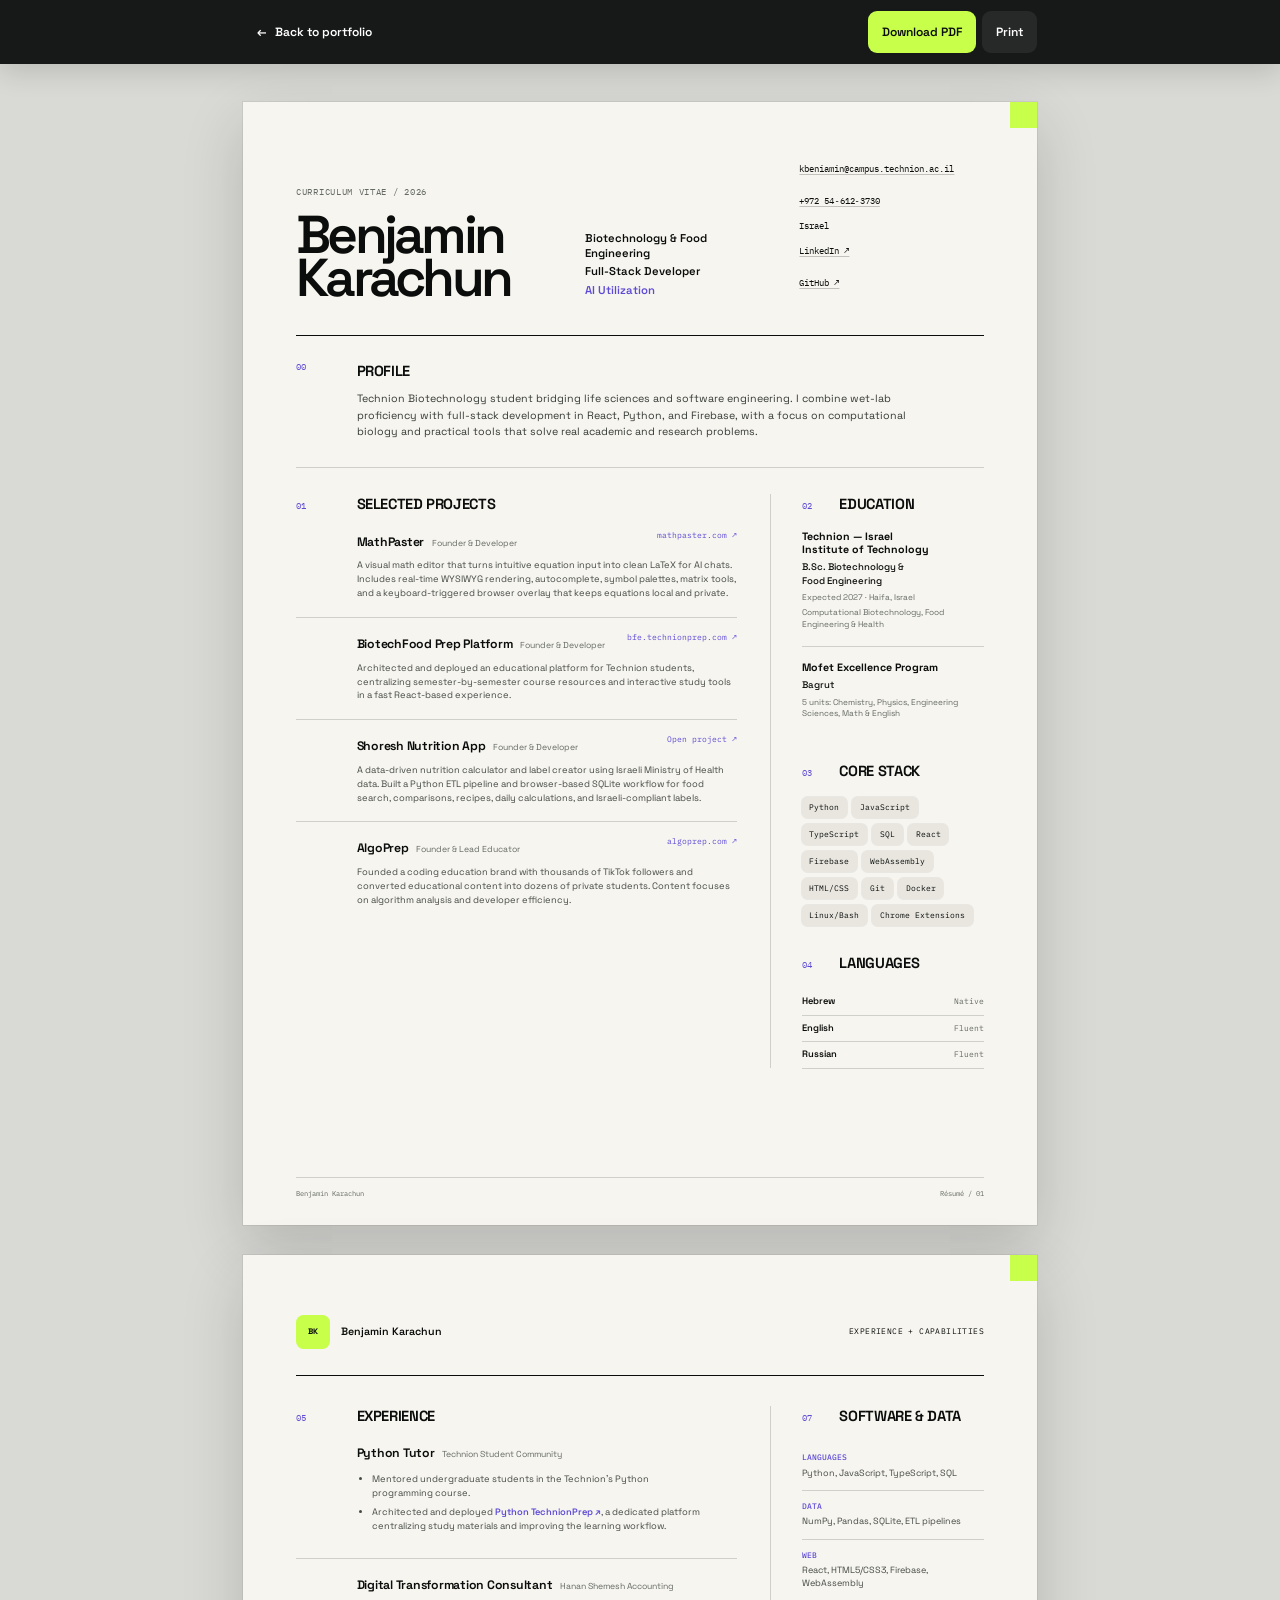
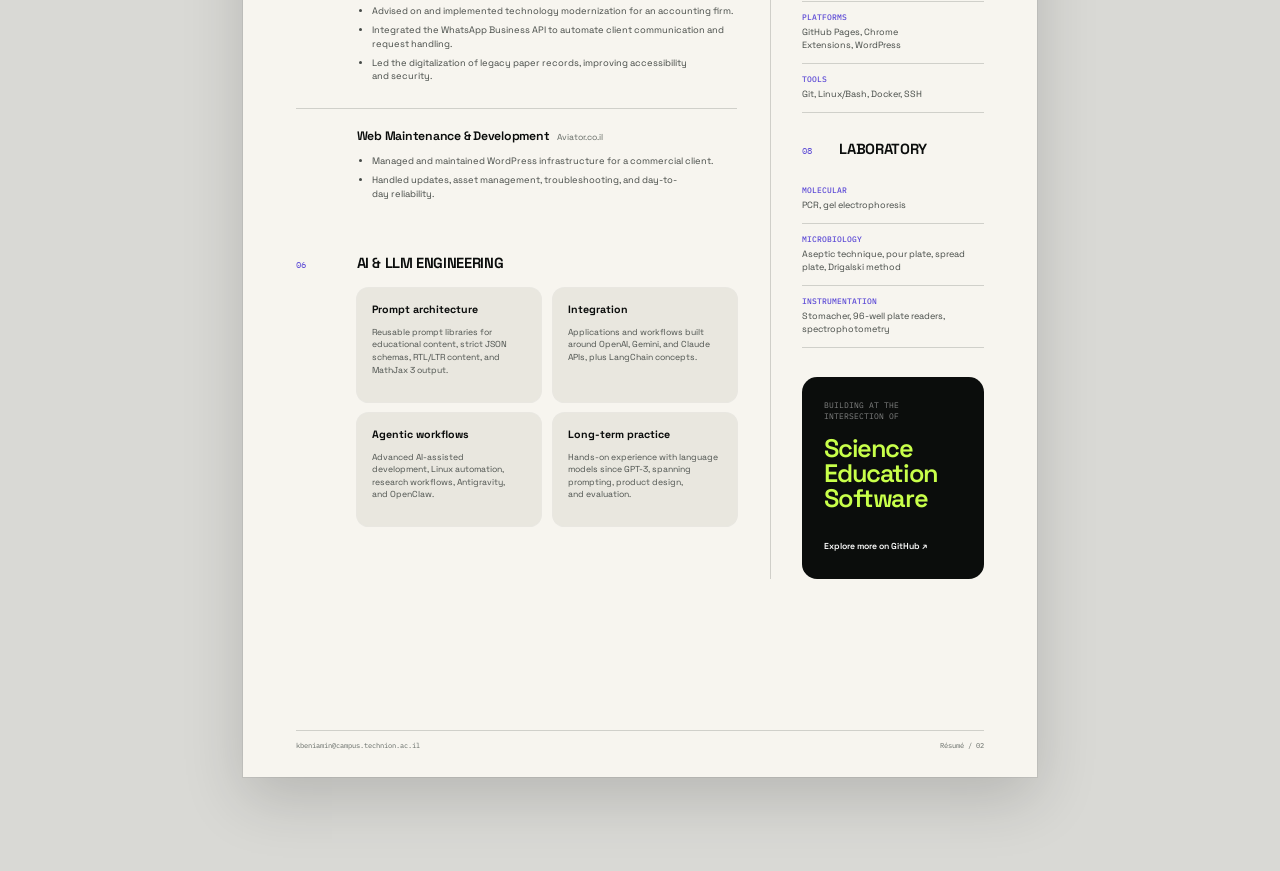
==== resume.html @ d3136ea9 "first commit" ====
<!DOCTYPE html>
<html lang="en">
  <head>
    <meta charset="UTF-8">
    <meta name="viewport" content="width=device-width, initial-scale=1.0">
    <meta name="description" content="Résumé of Benjamin Karachun—biotechnology student, full-stack developer, and AI toolmaker.">
    <meta name="theme-color" content="#0b0d0c">
    <title>Résumé — Benjamin Karachun</title>
    <link rel="icon" href="assets/favicon.svg" type="image/svg+xml">
    <link rel="preconnect" href="https://fonts.googleapis.com">
    <link rel="preconnect" href="https://fonts.gstatic.com" crossorigin>
    <link href="https://fonts.googleapis.com/css2?family=IBM+Plex+Mono:wght@400;500&amp;family=Space+Grotesk:wght@400;500;600;700&amp;display=swap" rel="stylesheet">
    <link rel="stylesheet" href="resume.css">
  </head>
  <body>
    <nav class="resume-toolbar" aria-label="Résumé actions">
      <a class="toolbar-back" href="index.html">
        <span aria-hidden="true">←</span>
        Back to portfolio
      </a>
      <div>
        <a href="benjamin-karachun-resume.pdf" download>Download PDF</a>
        <button type="button" onclick="window.print()">Print</button>
      </div>
    </nav>

    <main class="resume-page">
      <article class="resume-sheet resume-sheet-one">
        <header class="resume-header">
          <div>
            <p class="resume-kicker">CURRICULUM VITAE / 2026</p>
            <h1>Benjamin<br>Karachun</h1>
          </div>
          <div class="resume-identity">
            <p>Biotechnology &amp; Food Engineering</p>
            <p>Full-Stack Developer</p>
            <p>AI Utilization</p>
          </div>
          <address>
            <a href="mailto:kbeniamin@campus.technion.ac.il">kbeniamin@campus.technion.ac.il</a>
            <a href="tel:+972546123730">+972&nbsp;54&#8209;612&#8209;3730</a>
            <span>Israel</span>
            <a href="https://www.linkedin.com/in/beny-karachun-5a5188369/">LinkedIn ↗</a>
            <a href="https://github.com/beny-karachun">GitHub ↗</a>
          </address>
        </header>

        <section class="resume-summary">
          <span class="section-number">00</span>
          <div>
            <h2>Profile</h2>
            <p>
              Technion Biotechnology student bridging life sciences and software engineering. I combine wet-lab proficiency with full-stack development in React, Python, and Firebase, with a focus on computational biology and practical tools that solve real academic and research problems.
            </p>
          </div>
        </section>

        <div class="resume-columns">
          <div class="resume-main-column">
            <section class="resume-section">
              <div class="section-title">
                <span class="section-number">01</span>
                <h2>Selected projects</h2>
              </div>

              <article class="resume-entry project-entry">
                <div class="entry-heading">
                  <div><h3>MathPaster</h3><span>Founder &amp; Developer</span></div>
                  <a href="https://mathpaster.com">mathpaster.com ↗</a>
                </div>
                <p>
                  A visual math editor that turns intuitive equation input into clean LaTeX for AI chats. Includes real-time WYSIWYG rendering, autocomplete, symbol palettes, matrix tools, and a keyboard-triggered browser overlay that keeps equations local and private.
                </p>
              </article>

              <article class="resume-entry project-entry">
                <div class="entry-heading">
                  <div><h3>BiotechFood Prep Platform</h3><span>Founder &amp; Developer</span></div>
                  <a href="https://bfe.technionprep.com">bfe.technionprep.com ↗</a>
                </div>
                <p>
                  Architected and deployed an educational platform for Technion students, centralizing semester-by-semester course resources and interactive study tools in a fast React-based experience.
                </p>
              </article>

              <article class="resume-entry project-entry">
                <div class="entry-heading">
                  <div><h3>Shoresh Nutrition App</h3><span>Founder &amp; Developer</span></div>
                  <a href="https://beny-karachun.github.io/Shoresh/">Open project ↗</a>
                </div>
                <p>
                  A data-driven nutrition calculator and label creator using Israeli Ministry of Health data. Built a Python ETL pipeline and browser-based SQLite workflow for food search, comparisons, recipes, daily calculations, and Israeli-compliant labels.
                </p>
              </article>

              <article class="resume-entry project-entry">
                <div class="entry-heading">
                  <div><h3>AlgoPrep</h3><span>Founder &amp; Lead Educator</span></div>
                  <a href="https://algoprep.com">algoprep.com ↗</a>
                </div>
                <p>
                  Founded a coding education brand with thousands of TikTok followers and converted educational content into dozens of private students. Content focuses on algorithm analysis and developer efficiency.
                </p>
              </article>
            </section>
          </div>

          <aside class="resume-side-column" aria-label="Education and core skills">
            <section class="resume-section compact-section">
              <div class="section-title">
                <span class="section-number">02</span>
                <h2>Education</h2>
              </div>
              <article class="side-entry">
                <h3>Technion — Israel Institute of Technology</h3>
                <p>B.Sc. Biotechnology &amp; Food Engineering</p>
                <small>Expected 2027 · Haifa, Israel</small>
                <small>Computational Biotechnology, Food Engineering &amp; Health</small>
              </article>
              <article class="side-entry">
                <h3>Mofet Excellence Program</h3>
                <p>Bagrut</p>
                <small>5 units: Chemistry, Physics, Engineering Sciences, Math &amp; English</small>
              </article>
            </section>

            <section class="resume-section compact-section">
              <div class="section-title">
                <span class="section-number">03</span>
                <h2>Core stack</h2>
              </div>
              <ul class="skill-cloud">
                <li>Python</li><li>JavaScript</li><li>TypeScript</li><li>SQL</li><li>React</li><li>Firebase</li><li>WebAssembly</li><li>HTML/CSS</li><li>Git</li><li>Docker</li><li>Linux/Bash</li><li>Chrome Extensions</li>
              </ul>
            </section>

            <section class="resume-section compact-section">
              <div class="section-title">
                <span class="section-number">04</span>
                <h2>Languages</h2>
              </div>
              <dl class="language-list">
                <div><dt>Hebrew</dt><dd>Native</dd></div>
                <div><dt>English</dt><dd>Fluent</dd></div>
                <div><dt>Russian</dt><dd>Fluent</dd></div>
              </dl>
            </section>
          </aside>
        </div>

        <footer class="resume-sheet-footer">
          <span>Benjamin Karachun</span><span>Résumé / 01</span>
        </footer>
      </article>

      <article class="resume-sheet resume-sheet-two">
        <header class="resume-page-header">
          <a href="index.html"><span class="mini-mark">BK</span> Benjamin Karachun</a>
          <span>EXPERIENCE + CAPABILITIES</span>
        </header>

        <div class="resume-columns page-two-columns">
          <div class="resume-main-column">
            <section class="resume-section">
              <div class="section-title">
                <span class="section-number">05</span>
                <h2>Experience</h2>
              </div>

              <article class="resume-entry experience-entry">
                <div class="entry-heading">
                  <div><h3>Python Tutor</h3><span>Technion Student Community</span></div>
                </div>
                <ul>
                  <li>Mentored undergraduate students in the Technion’s Python programming course.</li>
                  <li>Architected and deployed <a href="https://python.technionprep.com">Python TechnionPrep ↗</a>, a dedicated platform centralizing study materials and improving the learning workflow.</li>
                </ul>
              </article>

              <article class="resume-entry experience-entry">
                <div class="entry-heading">
                  <div><h3>Digital Transformation Consultant</h3><span>Hanan Shemesh Accounting</span></div>
                </div>
                <ul>
                  <li>Advised on and implemented technology modernization for an accounting firm.</li>
                  <li>Integrated the WhatsApp Business API to automate client communication and request handling.</li>
                  <li>Led the digitalization of legacy paper records, improving accessibility and security.</li>
                </ul>
              </article>

              <article class="resume-entry experience-entry">
                <div class="entry-heading">
                  <div><h3>Web Maintenance &amp; Development</h3><span>Aviator.co.il</span></div>
                </div>
                <ul>
                  <li>Managed and maintained WordPress infrastructure for a commercial client.</li>
                  <li>Handled updates, asset management, troubleshooting, and day-to-day reliability.</li>
                </ul>
              </article>
            </section>

            <section class="resume-section">
              <div class="section-title">
                <span class="section-number">06</span>
                <h2>AI &amp; LLM engineering</h2>
              </div>
              <div class="capability-grid">
                <article>
                  <h3>Prompt architecture</h3>
                  <p>Reusable prompt libraries for educational content, strict JSON schemas, RTL/LTR content, and MathJax 3 output.</p>
                </article>
                <article>
                  <h3>Integration</h3>
                  <p>Applications and workflows built around OpenAI, Gemini, and Claude APIs, plus LangChain concepts.</p>
                </article>
                <article>
                  <h3>Agentic workflows</h3>
                  <p>Advanced AI-assisted development, Linux automation, research workflows, Antigravity, and OpenClaw.</p>
                </article>
                <article>
                  <h3>Long-term practice</h3>
                  <p>Hands-on experience with language models since GPT-3, spanning prompting, product design, and evaluation.</p>
                </article>
              </div>
            </section>
          </div>

          <aside class="resume-side-column page-two-side" aria-label="Software and laboratory skills">
            <section class="resume-section compact-section">
              <div class="section-title">
                <span class="section-number">07</span>
                <h2>Software &amp; data</h2>
              </div>
              <dl class="tool-list">
                <div><dt>Languages</dt><dd>Python, JavaScript, TypeScript, SQL</dd></div>
                <div><dt>Data</dt><dd>NumPy, Pandas, SQLite, ETL pipelines</dd></div>
                <div><dt>Web</dt><dd>React, HTML5/CSS3, Firebase, WebAssembly</dd></div>
                <div><dt>Platforms</dt><dd>GitHub Pages, Chrome Extensions, WordPress</dd></div>
                <div><dt>Tools</dt><dd>Git, Linux/Bash, Docker, SSH</dd></div>
              </dl>
            </section>

            <section class="resume-section compact-section">
              <div class="section-title">
                <span class="section-number">08</span>
                <h2>Laboratory</h2>
              </div>
              <dl class="tool-list">
                <div><dt>Molecular</dt><dd>PCR, gel electrophoresis</dd></div>
                <div><dt>Microbiology</dt><dd>Aseptic technique, pour plate, spread plate, Drigalski method</dd></div>
                <div><dt>Instrumentation</dt><dd>Stomacher, 96-well plate readers, spectrophotometry</dd></div>
              </dl>
            </section>

            <section class="resume-callout">
              <p>Building at the intersection of</p>
              <strong>Science<br>Education<br>Software</strong>
              <a href="https://github.com/beny-karachun">Explore more on GitHub ↗</a>
            </section>
          </aside>
        </div>

        <footer class="resume-sheet-footer">
          <span>kbeniamin@campus.technion.ac.il</span><span>Résumé / 02</span>
        </footer>
      </article>
    </main>
  </body>
</html>
---- resume.css ----
:root {
  --ink: #0b0d0c;
  --paper: #f7f5ef;
  --lime: #c8ff4a;
  --violet: #5d4bd6;
  --muted: #646a65;
  --line: rgba(11, 13, 12, 0.16);
  --sans: "Space Grotesk", Arial, sans-serif;
  --mono: "IBM Plex Mono", Consolas, monospace;
}

*,
*::before,
*::after {
  box-sizing: border-box;
}

html {
  -webkit-font-smoothing: antialiased;
  -moz-osx-font-smoothing: grayscale;
}

body {
  margin: 0;
  min-width: 320px;
  background: #d9d9d5;
  color: var(--ink);
  font-family: var(--sans);
  line-height: 1.4;
}

a {
  color: inherit;
  text-decoration: none;
}

button {
  color: inherit;
  font: inherit;
}

p,
h1,
h2,
h3,
ul,
dl,
dd {
  margin-top: 0;
}

h1,
h2,
h3 {
  text-wrap: balance;
}

p,
li,
dd {
  text-wrap: pretty;
}

::selection {
  background: var(--lime);
  color: var(--ink);
}

:focus-visible {
  outline: 3px solid var(--violet);
  outline-offset: 3px;
}

.resume-toolbar {
  position: sticky;
  top: 0;
  z-index: 10;
  display: flex;
  align-items: center;
  justify-content: space-between;
  min-height: 64px;
  padding: 0 max(22px, calc((100vw - 794px) / 2));
  background: rgba(11, 13, 12, 0.94);
  color: #fff;
  box-shadow: 0 8px 28px rgba(0, 0, 0, 0.14);
  backdrop-filter: blur(16px);
}

.resume-toolbar a,
.resume-toolbar button {
  display: inline-flex;
  align-items: center;
  justify-content: center;
  min-height: 42px;
  padding: 0 14px;
  gap: 8px;
  border: 0;
  border-radius: 9px;
  font-size: 0.75rem;
  font-weight: 600;
  cursor: pointer;
  transition-property: transform, background-color, color;
  transition-duration: 150ms;
  transition-timing-function: ease-out;
}

.resume-toolbar a:hover,
.resume-toolbar button:hover {
  background: rgba(255, 255, 255, 0.1);
}

.resume-toolbar a:active,
.resume-toolbar button:active {
  transform: scale(0.96);
}

.resume-toolbar > div {
  display: flex;
  gap: 6px;
}

.resume-toolbar > div a {
  background: var(--lime);
  color: var(--ink);
}

.resume-toolbar > div a:hover {
  background: #fff;
}

.resume-toolbar button {
  background: rgba(255, 255, 255, 0.07);
  color: #fff;
}

.resume-page {
  padding: 38px 18px 64px;
}

.resume-sheet {
  position: relative;
  width: min(210mm, 100%);
  margin: 0 auto 30px;
  padding: 14mm;
  overflow: hidden;
  background: var(--paper);
  box-shadow:
    0 0 0 1px rgba(0, 0, 0, 0.06),
    0 22px 58px rgba(0, 0, 0, 0.16);
}

.resume-sheet::after {
  position: absolute;
  top: 0;
  right: 0;
  width: 7mm;
  height: 7mm;
  content: "";
  background: var(--lime);
}

.resume-header {
  display: grid;
  grid-template-columns: 1.4fr 1fr 1fr;
  align-items: end;
  padding-bottom: 9mm;
  gap: 8mm;
  box-shadow: 0 1px 0 var(--ink);
}

.resume-kicker {
  margin-bottom: 4mm;
  color: var(--muted);
  font-family: var(--mono);
  font-size: 6.5pt;
  letter-spacing: 0.08em;
}

.resume-header h1 {
  margin-bottom: 0;
  font-size: 40pt;
  font-weight: 600;
  letter-spacing: -0.07em;
  line-height: 0.82;
}

.resume-identity {
  padding-bottom: 1mm;
}

.resume-identity p {
  margin-bottom: 1.2mm;
  font-size: 8.5pt;
  font-weight: 600;
  line-height: 1.25;
}

.resume-identity p:last-child {
  margin-bottom: 0;
  color: var(--violet);
}

.resume-header address {
  display: flex;
  align-items: flex-start;
  flex-direction: column;
  padding-bottom: 1mm;
  gap: 1.2mm;
  font-family: var(--mono);
  font-size: 6.5pt;
  font-style: normal;
}

.resume-header address a {
  text-decoration: underline;
  text-decoration-color: rgba(11, 13, 12, 0.22);
  text-underline-offset: 2px;
}

.resume-summary {
  display: grid;
  grid-template-columns: 12mm 1fr;
  padding: 7mm 0;
  gap: 4mm;
  box-shadow: 0 1px 0 var(--line);
}

.section-number {
  color: var(--violet);
  font-family: var(--mono);
  font-size: 6.5pt;
}

.resume-summary h2,
.section-title h2 {
  margin-bottom: 0;
  font-size: 11pt;
  font-weight: 650;
  letter-spacing: -0.025em;
  text-transform: uppercase;
}

.resume-summary p {
  max-width: 150mm;
  margin: 2.5mm 0 0;
  color: #353a36;
  font-size: 8pt;
  line-height: 1.55;
}

.resume-columns {
  display: grid;
  grid-template-columns: minmax(0, 1.62fr) minmax(0, 0.78fr);
  padding-top: 7mm;
  gap: 9mm;
}

.resume-side-column {
  padding-left: 8mm;
  box-shadow: -1px 0 0 var(--line);
}

.resume-section {
  margin-bottom: 7mm;
}

.resume-section:last-child {
  margin-bottom: 0;
}

.section-title {
  display: grid;
  grid-template-columns: 12mm 1fr;
  align-items: baseline;
  margin-bottom: 4mm;
  gap: 4mm;
}

.resume-entry {
  padding: 0 0 4.2mm 16mm;
  margin-bottom: 4mm;
  box-shadow: 0 1px 0 var(--line);
}

.resume-entry:last-child {
  margin-bottom: 0;
  box-shadow: none;
}

.entry-heading {
  display: flex;
  align-items: flex-start;
  justify-content: space-between;
  margin-bottom: 2mm;
  gap: 4mm;
}

.entry-heading h3 {
  display: inline;
  margin: 0 2mm 0 0;
  font-size: 9.2pt;
  font-weight: 650;
  letter-spacing: -0.02em;
}

.entry-heading span {
  color: var(--muted);
  font-size: 6.5pt;
}

.entry-heading a {
  flex: 0 0 auto;
  color: var(--violet);
  font-family: var(--mono);
  font-size: 5.8pt;
  text-align: right;
}

.resume-entry > p,
.resume-entry li {
  margin-bottom: 0;
  color: #454a46;
  font-size: 7pt;
  line-height: 1.48;
}

.compact-section .section-title {
  grid-template-columns: 8mm 1fr;
  gap: 2mm;
}

.side-entry {
  padding-bottom: 4mm;
  margin-bottom: 4mm;
  box-shadow: 0 1px 0 var(--line);
}

.side-entry:last-child {
  margin-bottom: 0;
  box-shadow: none;
}

.side-entry h3 {
  margin-bottom: 1.4mm;
  font-size: 8pt;
  line-height: 1.25;
}

.side-entry p {
  margin-bottom: 1mm;
  font-size: 7.2pt;
  font-weight: 500;
}

.side-entry small {
  display: block;
  margin-top: 1mm;
  color: var(--muted);
  font-size: 6.2pt;
  line-height: 1.4;
}

.skill-cloud {
  display: flex;
  flex-wrap: wrap;
  margin: 0;
  padding: 0;
  gap: 1.5mm;
  list-style: none;
}

.skill-cloud li {
  padding: 1.4mm 2mm;
  border-radius: 1.5mm;
  background: #e8e6df;
  font-family: var(--mono);
  font-size: 5.8pt;
  box-shadow: 0 0 0 1px rgba(11, 13, 12, 0.06);
}

.language-list {
  margin-bottom: 0;
}

.language-list > div {
  display: flex;
  align-items: center;
  justify-content: space-between;
  min-height: 7mm;
  box-shadow: 0 1px 0 var(--line);
}

.language-list dt {
  font-size: 7pt;
  font-weight: 600;
}

.language-list dd {
  margin: 0;
  color: var(--muted);
  font-family: var(--mono);
  font-size: 5.8pt;
}

.resume-sheet-footer {
  position: absolute;
  right: 14mm;
  bottom: 7mm;
  left: 14mm;
  display: flex;
  align-items: center;
  justify-content: space-between;
  padding-top: 2.5mm;
  color: var(--muted);
  font-family: var(--mono);
  font-size: 5.5pt;
  box-shadow: 0 -1px 0 var(--line);
}

/* Page two */
.resume-page-header {
  display: flex;
  align-items: center;
  justify-content: space-between;
  min-height: 18mm;
  margin-bottom: 8mm;
  padding-bottom: 5mm;
  box-shadow: 0 1px 0 var(--ink);
  font-family: var(--mono);
  font-size: 6pt;
  letter-spacing: 0.05em;
}

.resume-page-header a {
  display: inline-flex;
  align-items: center;
  gap: 3mm;
  font-family: var(--sans);
  font-size: 8pt;
  font-weight: 600;
  letter-spacing: 0;
}

.mini-mark {
  display: grid;
  width: 9mm;
  height: 9mm;
  place-items: center;
  border-radius: 2mm;
  background: var(--lime);
  font-size: 6pt;
  font-weight: 700;
}

.page-two-columns {
  padding-top: 0;
}

.experience-entry {
  padding-bottom: 5mm;
}

.experience-entry .entry-heading {
  margin-bottom: 2.5mm;
}

.experience-entry ul {
  margin-bottom: 0;
  padding-left: 4mm;
}

.experience-entry li {
  margin-bottom: 1.4mm;
}

.experience-entry a {
  color: var(--violet);
  font-weight: 600;
}

.capability-grid {
  display: grid;
  grid-template-columns: 1fr 1fr;
  padding-left: 16mm;
  gap: 3mm;
}

.capability-grid article {
  min-height: 30mm;
  padding: 4mm;
  border-radius: 3mm;
  background: #e9e7df;
  box-shadow: 0 0 0 1px rgba(11, 13, 12, 0.06);
}

.capability-grid h3 {
  margin-bottom: 2mm;
  font-size: 8pt;
}

.capability-grid p {
  margin-bottom: 0;
  color: #4d524e;
  font-size: 6.5pt;
  line-height: 1.45;
}

.tool-list {
  margin-bottom: 0;
}

.tool-list > div {
  padding: 2.8mm 0;
  box-shadow: 0 1px 0 var(--line);
}

.tool-list dt {
  margin-bottom: 1mm;
  color: var(--violet);
  font-family: var(--mono);
  font-size: 5.8pt;
  font-weight: 500;
  text-transform: uppercase;
}

.tool-list dd {
  margin: 0;
  color: #454a46;
  font-size: 6.8pt;
  line-height: 1.45;
}

.resume-callout {
  margin-top: 8mm;
  padding: 6mm;
  border-radius: 4mm;
  background: var(--ink);
  color: #fff;
}

.resume-callout p {
  margin-bottom: 4mm;
  color: rgba(255, 255, 255, 0.48);
  font-family: var(--mono);
  font-size: 5.7pt;
  text-transform: uppercase;
}

.resume-callout strong {
  display: block;
  margin-bottom: 6mm;
  color: var(--lime);
  font-size: 19pt;
  font-weight: 600;
  letter-spacing: -0.055em;
  line-height: 0.98;
}

.resume-callout a {
  font-size: 6.5pt;
  font-weight: 600;
}

@media screen and (min-width: 840px) {
  .resume-sheet {
    min-height: 297mm;
  }
}

@media screen {
  .resume-header address a {
    display: flex;
    align-items: center;
    min-height: 28px;
  }
}

@media screen and (max-width: 720px) {
  .resume-toolbar {
    padding-inline: 10px;
  }

  .resume-toolbar a,
  .resume-toolbar button {
    padding-inline: 10px;
  }

  .toolbar-back {
    font-size: 0 !important;
  }

  .toolbar-back span {
    font-size: 1rem;
  }

  .resume-page {
    padding: 12px 0 0;
  }

  .resume-sheet {
    margin-bottom: 12px;
    padding: 28px 20px 70px;
  }

  .resume-header,
  .resume-columns {
    grid-template-columns: 1fr;
  }

  .resume-header {
    align-items: start;
    gap: 24px;
  }

  .resume-header h1 {
    font-size: clamp(3.5rem, 18vw, 5.2rem);
  }

  .resume-header address {
    font-size: 0.68rem;
  }

  .resume-summary {
    grid-template-columns: 28px 1fr;
  }

  .resume-columns {
    gap: 44px;
  }

  .resume-side-column {
    padding: 36px 0 0;
    box-shadow: 0 -1px 0 var(--line);
  }

  .section-title {
    grid-template-columns: 28px 1fr;
  }

  .resume-entry {
    padding-left: 44px;
  }

  .entry-heading {
    flex-direction: column;
    gap: 5px;
  }

  .capability-grid {
    grid-template-columns: 1fr;
    padding-left: 44px;
  }

  .resume-sheet-footer {
    right: 20px;
    bottom: 24px;
    left: 20px;
  }
}

@media print {
  @page {
    size: A4;
    margin: 0;
  }

  html,
  body {
    width: 210mm;
    margin: 0;
    background: #fff;
    print-color-adjust: exact;
    -webkit-print-color-adjust: exact;
  }

  .resume-toolbar {
    display: none;
  }

  .resume-page {
    padding: 0;
  }

  .resume-sheet {
    width: 210mm;
    height: 297mm;
    min-height: 297mm;
    max-height: 297mm;
    margin: 0;
    padding: 14mm;
    page-break-after: always;
    box-shadow: none;
  }

  .resume-sheet:last-child {
    page-break-after: auto;
  }
}
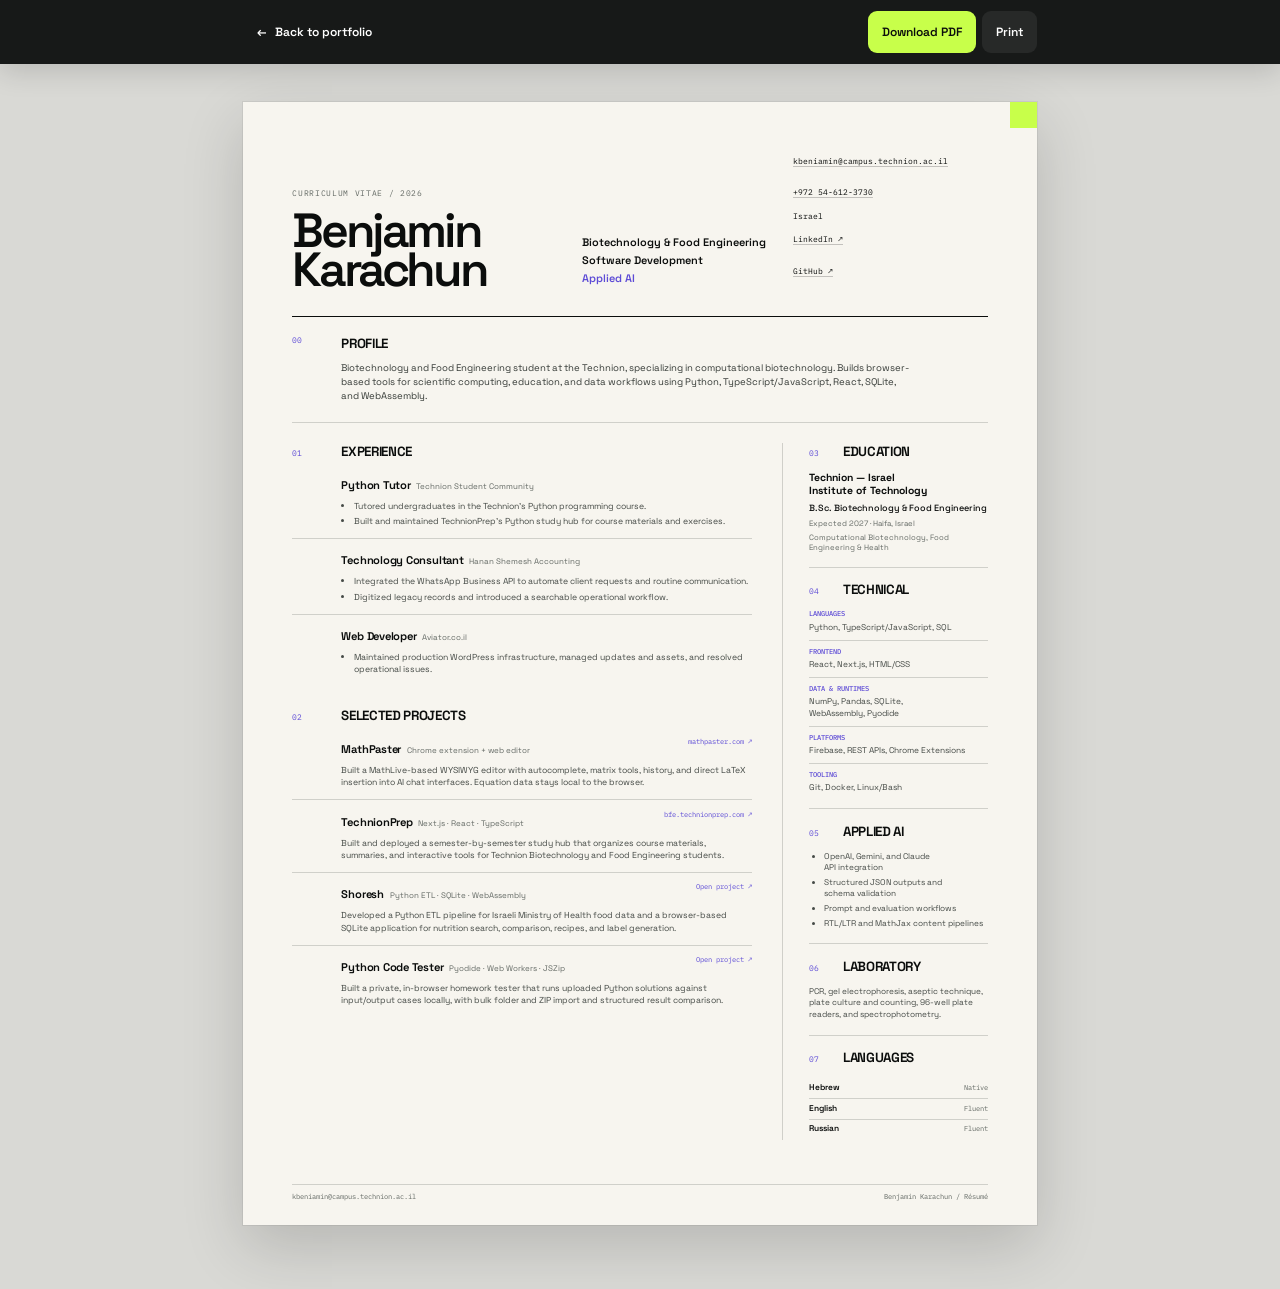
==== commit dcf94a95: "Refactor resume content and styles; update project details and descriptions - Updated résumé content" ====
--- a/resume.html
+++ b/resume.html
@@ -3,7 +3,7 @@
   <head>
     <meta charset="UTF-8">
     <meta name="viewport" content="width=device-width, initial-scale=1.0">
-    <meta name="description" content="Résumé of Benjamin Karachun—biotechnology student, full-stack developer, and AI toolmaker.">
+    <meta name="description" content="Résumé of Benjamin Karachun—biotechnology student and software developer building tools for science, education, and data workflows.">
     <meta name="theme-color" content="#0b0d0c">
     <title>Résumé — Benjamin Karachun</title>
     <link rel="icon" href="assets/favicon.svg" type="image/svg+xml">
@@ -25,17 +25,19 @@
     </nav>
 
     <main class="resume-page">
-      <article class="resume-sheet resume-sheet-one">
+      <article class="resume-sheet">
         <header class="resume-header">
           <div>
             <p class="resume-kicker">CURRICULUM VITAE / 2026</p>
             <h1>Benjamin<br>Karachun</h1>
           </div>
+
           <div class="resume-identity">
             <p>Biotechnology &amp; Food Engineering</p>
-            <p>Full-Stack Developer</p>
-            <p>AI Utilization</p>
-          </div>
+            <p>Software Development</p>
+            <p>Applied AI</p>
+          </div>
+
           <address>
             <a href="mailto:kbeniamin@campus.technion.ac.il">kbeniamin@campus.technion.ac.il</a>
             <a href="tel:+972546123730">+972&nbsp;54&#8209;612&#8209;3730</a>
@@ -45,99 +47,147 @@
           </address>
         </header>
 
-        <section class="resume-summary">
+        <section class="resume-summary" aria-labelledby="profile-title">
           <span class="section-number">00</span>
           <div>
-            <h2>Profile</h2>
+            <h2 id="profile-title">Profile</h2>
             <p>
-              Technion Biotechnology student bridging life sciences and software engineering. I combine wet-lab proficiency with full-stack development in React, Python, and Firebase, with a focus on computational biology and practical tools that solve real academic and research problems.
+              Biotechnology and Food Engineering student at the Technion, specializing in computational biotechnology. Builds browser-based tools for scientific computing, education, and data workflows using Python, TypeScript/JavaScript, React, SQLite, and WebAssembly.
             </p>
           </div>
         </section>
 
-        <div class="resume-columns">
+        <div class="resume-content-grid">
           <div class="resume-main-column">
-            <section class="resume-section">
+            <section class="resume-section" aria-labelledby="experience-title">
               <div class="section-title">
                 <span class="section-number">01</span>
-                <h2>Selected projects</h2>
-              </div>
-
-              <article class="resume-entry project-entry">
-                <div class="entry-heading">
-                  <div><h3>MathPaster</h3><span>Founder &amp; Developer</span></div>
-                  <a href="https://mathpaster.com">mathpaster.com ↗</a>
-                </div>
-                <p>
-                  A visual math editor that turns intuitive equation input into clean LaTeX for AI chats. Includes real-time WYSIWYG rendering, autocomplete, symbol palettes, matrix tools, and a keyboard-triggered browser overlay that keeps equations local and private.
-                </p>
-              </article>
-
-              <article class="resume-entry project-entry">
-                <div class="entry-heading">
-                  <div><h3>BiotechFood Prep Platform</h3><span>Founder &amp; Developer</span></div>
-                  <a href="https://bfe.technionprep.com">bfe.technionprep.com ↗</a>
-                </div>
-                <p>
-                  Architected and deployed an educational platform for Technion students, centralizing semester-by-semester course resources and interactive study tools in a fast React-based experience.
-                </p>
-              </article>
-
-              <article class="resume-entry project-entry">
-                <div class="entry-heading">
-                  <div><h3>Shoresh Nutrition App</h3><span>Founder &amp; Developer</span></div>
-                  <a href="https://beny-karachun.github.io/Shoresh/">Open project ↗</a>
-                </div>
-                <p>
-                  A data-driven nutrition calculator and label creator using Israeli Ministry of Health data. Built a Python ETL pipeline and browser-based SQLite workflow for food search, comparisons, recipes, daily calculations, and Israeli-compliant labels.
-                </p>
-              </article>
-
-              <article class="resume-entry project-entry">
-                <div class="entry-heading">
-                  <div><h3>AlgoPrep</h3><span>Founder &amp; Lead Educator</span></div>
-                  <a href="https://algoprep.com">algoprep.com ↗</a>
-                </div>
-                <p>
-                  Founded a coding education brand with thousands of TikTok followers and converted educational content into dozens of private students. Content focuses on algorithm analysis and developer efficiency.
-                </p>
-              </article>
-            </section>
-          </div>
-
-          <aside class="resume-side-column" aria-label="Education and core skills">
-            <section class="resume-section compact-section">
+                <h2 id="experience-title">Experience</h2>
+              </div>
+
+              <article class="resume-entry experience-entry">
+                <div class="entry-heading">
+                  <div><h3>Python Tutor</h3><span>Technion Student Community</span></div>
+                </div>
+                <ul>
+                  <li>Tutored undergraduates in the Technion’s Python programming course.</li>
+                  <li>Built and maintained TechnionPrep’s Python study hub for course materials and exercises.</li>
+                </ul>
+              </article>
+
+              <article class="resume-entry experience-entry">
+                <div class="entry-heading">
+                  <div><h3>Technology Consultant</h3><span>Hanan Shemesh Accounting</span></div>
+                </div>
+                <ul>
+                  <li>Integrated the WhatsApp Business API to automate client requests and routine communication.</li>
+                  <li>Digitized legacy records and introduced a searchable operational workflow.</li>
+                </ul>
+              </article>
+
+              <article class="resume-entry experience-entry">
+                <div class="entry-heading">
+                  <div><h3>Web Developer</h3><span>Aviator.co.il</span></div>
+                </div>
+                <ul>
+                  <li>Maintained production WordPress infrastructure, managed updates and assets, and resolved operational issues.</li>
+                </ul>
+              </article>
+            </section>
+
+            <section class="resume-section projects-section" aria-labelledby="projects-title">
               <div class="section-title">
                 <span class="section-number">02</span>
-                <h2>Education</h2>
-              </div>
-              <article class="side-entry">
+                <h2 id="projects-title">Selected projects</h2>
+              </div>
+
+              <article class="resume-entry project-entry">
+                <div class="entry-heading">
+                  <div><h3>MathPaster</h3><span>Chrome extension + web editor</span></div>
+                  <a href="https://mathpaster.com">mathpaster.com ↗</a>
+                </div>
+                <p>Built a MathLive-based WYSIWYG editor with autocomplete, matrix tools, history, and direct LaTeX insertion into AI chat interfaces. Equation data stays local to the browser.</p>
+              </article>
+
+              <article class="resume-entry project-entry">
+                <div class="entry-heading">
+                  <div><h3>TechnionPrep</h3><span>Next.js · React · TypeScript</span></div>
+                  <a href="https://bfe.technionprep.com">bfe.technionprep.com ↗</a>
+                </div>
+                <p>Built and deployed a semester-by-semester study hub that organizes course materials, summaries, and interactive tools for Technion Biotechnology and Food Engineering students.</p>
+              </article>
+
+              <article class="resume-entry project-entry">
+                <div class="entry-heading">
+                  <div><h3>Shoresh</h3><span>Python ETL · SQLite · WebAssembly</span></div>
+                  <a href="https://beny-karachun.github.io/Shoresh/">Open project ↗</a>
+                </div>
+                <p>Developed a Python ETL pipeline for Israeli Ministry of Health food data and a browser-based SQLite application for nutrition search, comparison, recipes, and label generation.</p>
+              </article>
+
+              <article class="resume-entry project-entry">
+                <div class="entry-heading">
+                  <div><h3>Python Code Tester</h3><span>Pyodide · Web Workers · JSZip</span></div>
+                  <a href="https://pythontester.technionprep.com/">Open project ↗</a>
+                </div>
+                <p>Built a private, in-browser homework tester that runs uploaded Python solutions against input/output cases locally, with bulk folder and ZIP import and structured result comparison.</p>
+              </article>
+            </section>
+          </div>
+
+          <aside class="resume-side-column" aria-label="Education and technical capabilities">
+            <section class="resume-section compact-section" aria-labelledby="education-title">
+              <div class="compact-title">
+                <span class="section-number">03</span>
+                <h2 id="education-title">Education</h2>
+              </div>
+              <div class="side-entry">
                 <h3>Technion — Israel Institute of Technology</h3>
                 <p>B.Sc. Biotechnology &amp; Food Engineering</p>
                 <small>Expected 2027 · Haifa, Israel</small>
                 <small>Computational Biotechnology, Food Engineering &amp; Health</small>
-              </article>
-              <article class="side-entry">
-                <h3>Mofet Excellence Program</h3>
-                <p>Bagrut</p>
-                <small>5 units: Chemistry, Physics, Engineering Sciences, Math &amp; English</small>
-              </article>
-            </section>
-
-            <section class="resume-section compact-section">
-              <div class="section-title">
-                <span class="section-number">03</span>
-                <h2>Core stack</h2>
-              </div>
-              <ul class="skill-cloud">
-                <li>Python</li><li>JavaScript</li><li>TypeScript</li><li>SQL</li><li>React</li><li>Firebase</li><li>WebAssembly</li><li>HTML/CSS</li><li>Git</li><li>Docker</li><li>Linux/Bash</li><li>Chrome Extensions</li>
+              </div>
+            </section>
+
+            <section class="resume-section compact-section" aria-labelledby="technical-title">
+              <div class="compact-title">
+                <span class="section-number">04</span>
+                <h2 id="technical-title">Technical</h2>
+              </div>
+              <dl class="tool-list">
+                <div><dt>Languages</dt><dd>Python, TypeScript/JavaScript, SQL</dd></div>
+                <div><dt>Frontend</dt><dd>React, Next.js, HTML/CSS</dd></div>
+                <div><dt>Data &amp; runtimes</dt><dd>NumPy, Pandas, SQLite, WebAssembly, Pyodide</dd></div>
+                <div><dt>Platforms</dt><dd>Firebase, REST APIs, Chrome Extensions</dd></div>
+                <div><dt>Tooling</dt><dd>Git, Docker, Linux/Bash</dd></div>
+              </dl>
+            </section>
+
+            <section class="resume-section compact-section" aria-labelledby="ai-title">
+              <div class="compact-title">
+                <span class="section-number">05</span>
+                <h2 id="ai-title">Applied AI</h2>
+              </div>
+              <ul class="compact-list">
+                <li>OpenAI, Gemini, and Claude API integration</li>
+                <li>Structured JSON outputs and schema validation</li>
+                <li>Prompt and evaluation workflows</li>
+                <li>RTL/LTR and MathJax content pipelines</li>
               </ul>
             </section>
 
-            <section class="resume-section compact-section">
-              <div class="section-title">
-                <span class="section-number">04</span>
-                <h2>Languages</h2>
+            <section class="resume-section compact-section" aria-labelledby="lab-title">
+              <div class="compact-title">
+                <span class="section-number">06</span>
+                <h2 id="lab-title">Laboratory</h2>
+              </div>
+              <p class="side-copy">PCR, gel electrophoresis, aseptic technique, plate culture and counting, 96-well plate readers, and spectrophotometry.</p>
+            </section>
+
+            <section class="resume-section compact-section languages-section" aria-labelledby="languages-title">
+              <div class="compact-title">
+                <span class="section-number">07</span>
+                <h2 id="languages-title">Languages</h2>
               </div>
               <dl class="language-list">
                 <div><dt>Hebrew</dt><dd>Native</dd></div>
@@ -149,119 +199,8 @@
         </div>
 
         <footer class="resume-sheet-footer">
-          <span>Benjamin Karachun</span><span>Résumé / 01</span>
-        </footer>
-      </article>
-
-      <article class="resume-sheet resume-sheet-two">
-        <header class="resume-page-header">
-          <a href="index.html"><span class="mini-mark">BK</span> Benjamin Karachun</a>
-          <span>EXPERIENCE + CAPABILITIES</span>
-        </header>
-
-        <div class="resume-columns page-two-columns">
-          <div class="resume-main-column">
-            <section class="resume-section">
-              <div class="section-title">
-                <span class="section-number">05</span>
-                <h2>Experience</h2>
-              </div>
-
-              <article class="resume-entry experience-entry">
-                <div class="entry-heading">
-                  <div><h3>Python Tutor</h3><span>Technion Student Community</span></div>
-                </div>
-                <ul>
-                  <li>Mentored undergraduate students in the Technion’s Python programming course.</li>
-                  <li>Architected and deployed <a href="https://python.technionprep.com">Python TechnionPrep ↗</a>, a dedicated platform centralizing study materials and improving the learning workflow.</li>
-                </ul>
-              </article>
-
-              <article class="resume-entry experience-entry">
-                <div class="entry-heading">
-                  <div><h3>Digital Transformation Consultant</h3><span>Hanan Shemesh Accounting</span></div>
-                </div>
-                <ul>
-                  <li>Advised on and implemented technology modernization for an accounting firm.</li>
-                  <li>Integrated the WhatsApp Business API to automate client communication and request handling.</li>
-                  <li>Led the digitalization of legacy paper records, improving accessibility and security.</li>
-                </ul>
-              </article>
-
-              <article class="resume-entry experience-entry">
-                <div class="entry-heading">
-                  <div><h3>Web Maintenance &amp; Development</h3><span>Aviator.co.il</span></div>
-                </div>
-                <ul>
-                  <li>Managed and maintained WordPress infrastructure for a commercial client.</li>
-                  <li>Handled updates, asset management, troubleshooting, and day-to-day reliability.</li>
-                </ul>
-              </article>
-            </section>
-
-            <section class="resume-section">
-              <div class="section-title">
-                <span class="section-number">06</span>
-                <h2>AI &amp; LLM engineering</h2>
-              </div>
-              <div class="capability-grid">
-                <article>
-                  <h3>Prompt architecture</h3>
-                  <p>Reusable prompt libraries for educational content, strict JSON schemas, RTL/LTR content, and MathJax 3 output.</p>
-                </article>
-                <article>
-                  <h3>Integration</h3>
-                  <p>Applications and workflows built around OpenAI, Gemini, and Claude APIs, plus LangChain concepts.</p>
-                </article>
-                <article>
-                  <h3>Agentic workflows</h3>
-                  <p>Advanced AI-assisted development, Linux automation, research workflows, Antigravity, and OpenClaw.</p>
-                </article>
-                <article>
-                  <h3>Long-term practice</h3>
-                  <p>Hands-on experience with language models since GPT-3, spanning prompting, product design, and evaluation.</p>
-                </article>
-              </div>
-            </section>
-          </div>
-
-          <aside class="resume-side-column page-two-side" aria-label="Software and laboratory skills">
-            <section class="resume-section compact-section">
-              <div class="section-title">
-                <span class="section-number">07</span>
-                <h2>Software &amp; data</h2>
-              </div>
-              <dl class="tool-list">
-                <div><dt>Languages</dt><dd>Python, JavaScript, TypeScript, SQL</dd></div>
-                <div><dt>Data</dt><dd>NumPy, Pandas, SQLite, ETL pipelines</dd></div>
-                <div><dt>Web</dt><dd>React, HTML5/CSS3, Firebase, WebAssembly</dd></div>
-                <div><dt>Platforms</dt><dd>GitHub Pages, Chrome Extensions, WordPress</dd></div>
-                <div><dt>Tools</dt><dd>Git, Linux/Bash, Docker, SSH</dd></div>
-              </dl>
-            </section>
-
-            <section class="resume-section compact-section">
-              <div class="section-title">
-                <span class="section-number">08</span>
-                <h2>Laboratory</h2>
-              </div>
-              <dl class="tool-list">
-                <div><dt>Molecular</dt><dd>PCR, gel electrophoresis</dd></div>
-                <div><dt>Microbiology</dt><dd>Aseptic technique, pour plate, spread plate, Drigalski method</dd></div>
-                <div><dt>Instrumentation</dt><dd>Stomacher, 96-well plate readers, spectrophotometry</dd></div>
-              </dl>
-            </section>
-
-            <section class="resume-callout">
-              <p>Building at the intersection of</p>
-              <strong>Science<br>Education<br>Software</strong>
-              <a href="https://github.com/beny-karachun">Explore more on GitHub ↗</a>
-            </section>
-          </aside>
-        </div>
-
-        <footer class="resume-sheet-footer">
-          <span>kbeniamin@campus.technion.ac.il</span><span>Résumé / 02</span>
+          <span>kbeniamin@campus.technion.ac.il</span>
+          <span>Benjamin Karachun / Résumé</span>
         </footer>
       </article>
     </main>
--- a/resume.css
+++ b/resume.css
@@ -140,8 +140,8 @@
 .resume-sheet {
   position: relative;
   width: min(210mm, 100%);
-  margin: 0 auto 30px;
-  padding: 14mm;
+  margin: 0 auto;
+  padding: 12mm 13mm;
   overflow: hidden;
   background: var(--paper);
   box-shadow:
@@ -161,24 +161,24 @@
 
 .resume-header {
   display: grid;
-  grid-template-columns: 1.4fr 1fr 1fr;
+  grid-template-columns: 1.35fr 0.95fr 1fr;
   align-items: end;
-  padding-bottom: 9mm;
-  gap: 8mm;
+  padding-bottom: 7mm;
+  gap: 7mm;
   box-shadow: 0 1px 0 var(--ink);
 }
 
 .resume-kicker {
-  margin-bottom: 4mm;
+  margin-bottom: 3mm;
   color: var(--muted);
   font-family: var(--mono);
-  font-size: 6.5pt;
+  font-size: 6.2pt;
   letter-spacing: 0.08em;
 }
 
 .resume-header h1 {
   margin-bottom: 0;
-  font-size: 40pt;
+  font-size: 36pt;
   font-weight: 600;
   letter-spacing: -0.07em;
   line-height: 0.82;
@@ -190,7 +190,7 @@
 
 .resume-identity p {
   margin-bottom: 1.2mm;
-  font-size: 8.5pt;
+  font-size: 8.2pt;
   font-weight: 600;
   line-height: 1.25;
 }
@@ -205,9 +205,9 @@
   align-items: flex-start;
   flex-direction: column;
   padding-bottom: 1mm;
-  gap: 1.2mm;
+  gap: 1mm;
   font-family: var(--mono);
-  font-size: 6.5pt;
+  font-size: 6.2pt;
   font-style: normal;
 }
 
@@ -219,49 +219,55 @@
 
 .resume-summary {
   display: grid;
-  grid-template-columns: 12mm 1fr;
-  padding: 7mm 0;
-  gap: 4mm;
+  grid-template-columns: 10mm 1fr;
+  padding: 5mm 0;
+  gap: 3mm;
   box-shadow: 0 1px 0 var(--line);
 }
 
 .section-number {
   color: var(--violet);
   font-family: var(--mono);
-  font-size: 6.5pt;
+  font-size: 6pt;
 }
 
 .resume-summary h2,
-.section-title h2 {
-  margin-bottom: 0;
-  font-size: 11pt;
+.section-title h2,
+.compact-title h2 {
+  margin-bottom: 0;
+  font-size: 10pt;
   font-weight: 650;
   letter-spacing: -0.025em;
   text-transform: uppercase;
 }
 
 .resume-summary p {
-  max-width: 150mm;
-  margin: 2.5mm 0 0;
+  max-width: 158mm;
+  margin: 1.8mm 0 0;
   color: #353a36;
-  font-size: 8pt;
-  line-height: 1.55;
-}
-
-.resume-columns {
+  font-size: 7.2pt;
+  line-height: 1.48;
+}
+
+.resume-content-grid {
   display: grid;
-  grid-template-columns: minmax(0, 1.62fr) minmax(0, 0.78fr);
-  padding-top: 7mm;
-  gap: 9mm;
-}
-
+  grid-template-columns: minmax(0, 1.66fr) minmax(0, 0.74fr);
+  padding-top: 5.5mm;
+  gap: 8mm;
+}
+
+.resume-main-column,
 .resume-side-column {
-  padding-left: 8mm;
+  min-width: 0;
+}
+
+.resume-side-column {
+  padding-left: 7mm;
   box-shadow: -1px 0 0 var(--line);
 }
 
 .resume-section {
-  margin-bottom: 7mm;
+  margin-bottom: 5mm;
 }
 
 .resume-section:last-child {
@@ -270,15 +276,15 @@
 
 .section-title {
   display: grid;
-  grid-template-columns: 12mm 1fr;
+  grid-template-columns: 10mm 1fr;
   align-items: baseline;
-  margin-bottom: 4mm;
-  gap: 4mm;
+  margin-bottom: 3mm;
+  gap: 3mm;
 }
 
 .resume-entry {
-  padding: 0 0 4.2mm 16mm;
-  margin-bottom: 4mm;
+  padding: 0 0 2.8mm 13mm;
+  margin-bottom: 2.8mm;
   box-shadow: 0 1px 0 var(--line);
 }
 
@@ -291,91 +297,146 @@
   display: flex;
   align-items: flex-start;
   justify-content: space-between;
-  margin-bottom: 2mm;
-  gap: 4mm;
+  margin-bottom: 1.2mm;
+  gap: 3mm;
 }
 
 .entry-heading h3 {
   display: inline;
-  margin: 0 2mm 0 0;
-  font-size: 9.2pt;
+  margin: 0 1.5mm 0 0;
+  font-size: 8.4pt;
   font-weight: 650;
   letter-spacing: -0.02em;
 }
 
 .entry-heading span {
   color: var(--muted);
-  font-size: 6.5pt;
+  font-size: 6pt;
 }
 
 .entry-heading a {
   flex: 0 0 auto;
   color: var(--violet);
   font-family: var(--mono);
-  font-size: 5.8pt;
+  font-size: 5.4pt;
   text-align: right;
 }
 
-.resume-entry > p,
+.resume-entry p,
 .resume-entry li {
   margin-bottom: 0;
   color: #454a46;
-  font-size: 7pt;
-  line-height: 1.48;
-}
-
-.compact-section .section-title {
-  grid-template-columns: 8mm 1fr;
+  font-size: 6.5pt;
+  line-height: 1.42;
+}
+
+.resume-entry ul {
+  margin-bottom: 0;
+  padding-left: 3.4mm;
+}
+
+.resume-entry li + li {
+  margin-top: 0.8mm;
+}
+
+.projects-section {
+  margin-top: 5.5mm;
+}
+
+.compact-section {
+  padding-bottom: 3.8mm;
+  margin-bottom: 3.8mm;
+  box-shadow: 0 1px 0 var(--line);
+}
+
+.compact-section:last-child {
+  padding-bottom: 0;
+  box-shadow: none;
+}
+
+.compact-title {
+  display: grid;
+  grid-template-columns: 7mm 1fr;
+  align-items: baseline;
+  margin-bottom: 2.5mm;
   gap: 2mm;
 }
 
-.side-entry {
-  padding-bottom: 4mm;
-  margin-bottom: 4mm;
-  box-shadow: 0 1px 0 var(--line);
-}
-
-.side-entry:last-child {
-  margin-bottom: 0;
-  box-shadow: none;
-}
-
 .side-entry h3 {
-  margin-bottom: 1.4mm;
-  font-size: 8pt;
+  margin-bottom: 1.3mm;
+  font-size: 7.8pt;
   line-height: 1.25;
 }
 
 .side-entry p {
   margin-bottom: 1mm;
-  font-size: 7.2pt;
+  font-size: 6.8pt;
   font-weight: 500;
 }
 
 .side-entry small {
   display: block;
-  margin-top: 1mm;
+  margin-top: 0.8mm;
   color: var(--muted);
+  font-size: 5.8pt;
+  line-height: 1.35;
+}
+
+.tool-list {
+  margin-bottom: 0;
+}
+
+.tool-list > div {
+  padding: 1.8mm 0;
+  box-shadow: 0 1px 0 var(--line);
+}
+
+.tool-list > div:first-child {
+  padding-top: 0;
+}
+
+.tool-list > div:last-child {
+  padding-bottom: 0;
+  box-shadow: none;
+}
+
+.tool-list dt {
+  margin-bottom: 0.6mm;
+  color: var(--violet);
+  font-family: var(--mono);
+  font-size: 5.3pt;
+  font-weight: 500;
+  text-transform: uppercase;
+}
+
+.tool-list dd {
+  margin: 0;
+  color: #454a46;
+  font-size: 6.3pt;
+  line-height: 1.38;
+}
+
+.compact-list {
+  margin: 0;
+  padding-left: 4mm;
+}
+
+.compact-list li {
+  margin-bottom: 1mm;
+  color: #454a46;
+  font-size: 6.2pt;
+  line-height: 1.35;
+}
+
+.compact-list li:last-child {
+  margin-bottom: 0;
+}
+
+.side-copy {
+  margin-bottom: 0;
+  color: #454a46;
   font-size: 6.2pt;
   line-height: 1.4;
-}
-
-.skill-cloud {
-  display: flex;
-  flex-wrap: wrap;
-  margin: 0;
-  padding: 0;
-  gap: 1.5mm;
-  list-style: none;
-}
-
-.skill-cloud li {
-  padding: 1.4mm 2mm;
-  border-radius: 1.5mm;
-  background: #e8e6df;
-  font-family: var(--mono);
-  font-size: 5.8pt;
-  box-shadow: 0 0 0 1px rgba(11, 13, 12, 0.06);
 }
 
 .language-list {
@@ -386,12 +447,16 @@
   display: flex;
   align-items: center;
   justify-content: space-between;
-  min-height: 7mm;
+  min-height: 5.5mm;
   box-shadow: 0 1px 0 var(--line);
 }
 
+.language-list > div:last-child {
+  box-shadow: none;
+}
+
 .language-list dt {
-  font-size: 7pt;
+  font-size: 6.3pt;
   font-weight: 600;
 }
 
@@ -399,166 +464,22 @@
   margin: 0;
   color: var(--muted);
   font-family: var(--mono);
-  font-size: 5.8pt;
+  font-size: 5.3pt;
 }
 
 .resume-sheet-footer {
   position: absolute;
-  right: 14mm;
-  bottom: 7mm;
-  left: 14mm;
+  right: 13mm;
+  bottom: 6mm;
+  left: 13mm;
   display: flex;
   align-items: center;
   justify-content: space-between;
-  padding-top: 2.5mm;
+  padding-top: 2mm;
   color: var(--muted);
   font-family: var(--mono);
-  font-size: 5.5pt;
+  font-size: 5.2pt;
   box-shadow: 0 -1px 0 var(--line);
-}
-
-/* Page two */
-.resume-page-header {
-  display: flex;
-  align-items: center;
-  justify-content: space-between;
-  min-height: 18mm;
-  margin-bottom: 8mm;
-  padding-bottom: 5mm;
-  box-shadow: 0 1px 0 var(--ink);
-  font-family: var(--mono);
-  font-size: 6pt;
-  letter-spacing: 0.05em;
-}
-
-.resume-page-header a {
-  display: inline-flex;
-  align-items: center;
-  gap: 3mm;
-  font-family: var(--sans);
-  font-size: 8pt;
-  font-weight: 600;
-  letter-spacing: 0;
-}
-
-.mini-mark {
-  display: grid;
-  width: 9mm;
-  height: 9mm;
-  place-items: center;
-  border-radius: 2mm;
-  background: var(--lime);
-  font-size: 6pt;
-  font-weight: 700;
-}
-
-.page-two-columns {
-  padding-top: 0;
-}
-
-.experience-entry {
-  padding-bottom: 5mm;
-}
-
-.experience-entry .entry-heading {
-  margin-bottom: 2.5mm;
-}
-
-.experience-entry ul {
-  margin-bottom: 0;
-  padding-left: 4mm;
-}
-
-.experience-entry li {
-  margin-bottom: 1.4mm;
-}
-
-.experience-entry a {
-  color: var(--violet);
-  font-weight: 600;
-}
-
-.capability-grid {
-  display: grid;
-  grid-template-columns: 1fr 1fr;
-  padding-left: 16mm;
-  gap: 3mm;
-}
-
-.capability-grid article {
-  min-height: 30mm;
-  padding: 4mm;
-  border-radius: 3mm;
-  background: #e9e7df;
-  box-shadow: 0 0 0 1px rgba(11, 13, 12, 0.06);
-}
-
-.capability-grid h3 {
-  margin-bottom: 2mm;
-  font-size: 8pt;
-}
-
-.capability-grid p {
-  margin-bottom: 0;
-  color: #4d524e;
-  font-size: 6.5pt;
-  line-height: 1.45;
-}
-
-.tool-list {
-  margin-bottom: 0;
-}
-
-.tool-list > div {
-  padding: 2.8mm 0;
-  box-shadow: 0 1px 0 var(--line);
-}
-
-.tool-list dt {
-  margin-bottom: 1mm;
-  color: var(--violet);
-  font-family: var(--mono);
-  font-size: 5.8pt;
-  font-weight: 500;
-  text-transform: uppercase;
-}
-
-.tool-list dd {
-  margin: 0;
-  color: #454a46;
-  font-size: 6.8pt;
-  line-height: 1.45;
-}
-
-.resume-callout {
-  margin-top: 8mm;
-  padding: 6mm;
-  border-radius: 4mm;
-  background: var(--ink);
-  color: #fff;
-}
-
-.resume-callout p {
-  margin-bottom: 4mm;
-  color: rgba(255, 255, 255, 0.48);
-  font-family: var(--mono);
-  font-size: 5.7pt;
-  text-transform: uppercase;
-}
-
-.resume-callout strong {
-  display: block;
-  margin-bottom: 6mm;
-  color: var(--lime);
-  font-size: 19pt;
-  font-weight: 600;
-  letter-spacing: -0.055em;
-  line-height: 0.98;
-}
-
-.resume-callout a {
-  font-size: 6.5pt;
-  font-weight: 600;
 }
 
 @media screen and (min-width: 840px) {
@@ -598,12 +519,11 @@
   }
 
   .resume-sheet {
-    margin-bottom: 12px;
     padding: 28px 20px 70px;
   }
 
   .resume-header,
-  .resume-columns {
+  .resume-content-grid {
     grid-template-columns: 1fr;
   }
 
@@ -624,7 +544,7 @@
     grid-template-columns: 28px 1fr;
   }
 
-  .resume-columns {
+  .resume-content-grid {
     gap: 44px;
   }
 
@@ -638,17 +558,36 @@
   }
 
   .resume-entry {
-    padding-left: 44px;
+    padding-left: 42px;
   }
 
   .entry-heading {
+    align-items: flex-start;
     flex-direction: column;
-    gap: 5px;
-  }
-
-  .capability-grid {
-    grid-template-columns: 1fr;
-    padding-left: 44px;
+    gap: 4px;
+  }
+
+  .resume-entry p,
+  .resume-entry li,
+  .tool-list dd,
+  .compact-list li,
+  .side-copy {
+    font-size: 0.75rem;
+  }
+
+  .entry-heading h3,
+  .side-entry h3 {
+    font-size: 0.9rem;
+  }
+
+  .entry-heading span,
+  .entry-heading a,
+  .side-entry p,
+  .side-entry small,
+  .tool-list dt,
+  .language-list dt,
+  .language-list dd {
+    font-size: 0.68rem;
   }
 
   .resume-sheet-footer {
@@ -687,12 +626,7 @@
     min-height: 297mm;
     max-height: 297mm;
     margin: 0;
-    padding: 14mm;
-    page-break-after: always;
+    padding: 12mm 13mm;
     box-shadow: none;
   }
-
-  .resume-sheet:last-child {
-    page-break-after: auto;
-  }
-}
+}
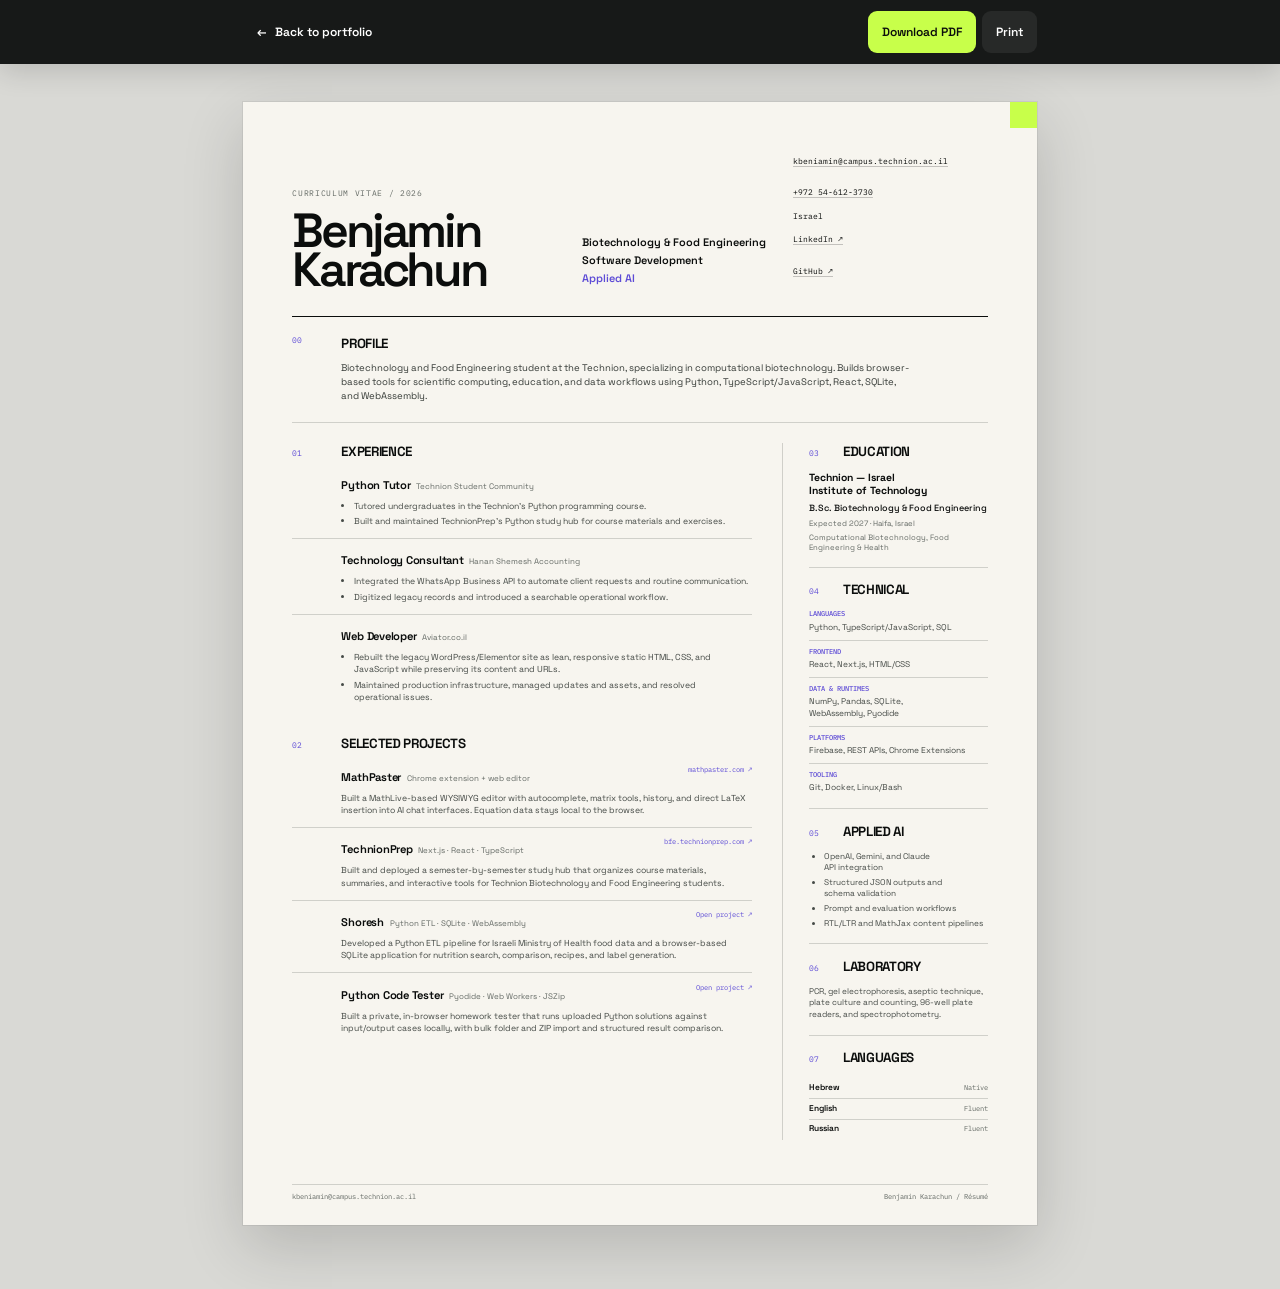
==== commit 666a4b8a: "Update resume to reflect web development experience; rebuilt WordPress site as static HTML/CSS/JS" ====
--- a/resume.html
+++ b/resume.html
@@ -90,7 +90,8 @@
                   <div><h3>Web Developer</h3><span>Aviator.co.il</span></div>
                 </div>
                 <ul>
-                  <li>Maintained production WordPress infrastructure, managed updates and assets, and resolved operational issues.</li>
+                  <li>Rebuilt the legacy WordPress/Elementor site as lean, responsive static HTML, CSS, and JavaScript while preserving its content and URLs.</li>
+                  <li>Maintained production infrastructure, managed updates and assets, and resolved operational issues.</li>
                 </ul>
               </article>
             </section>
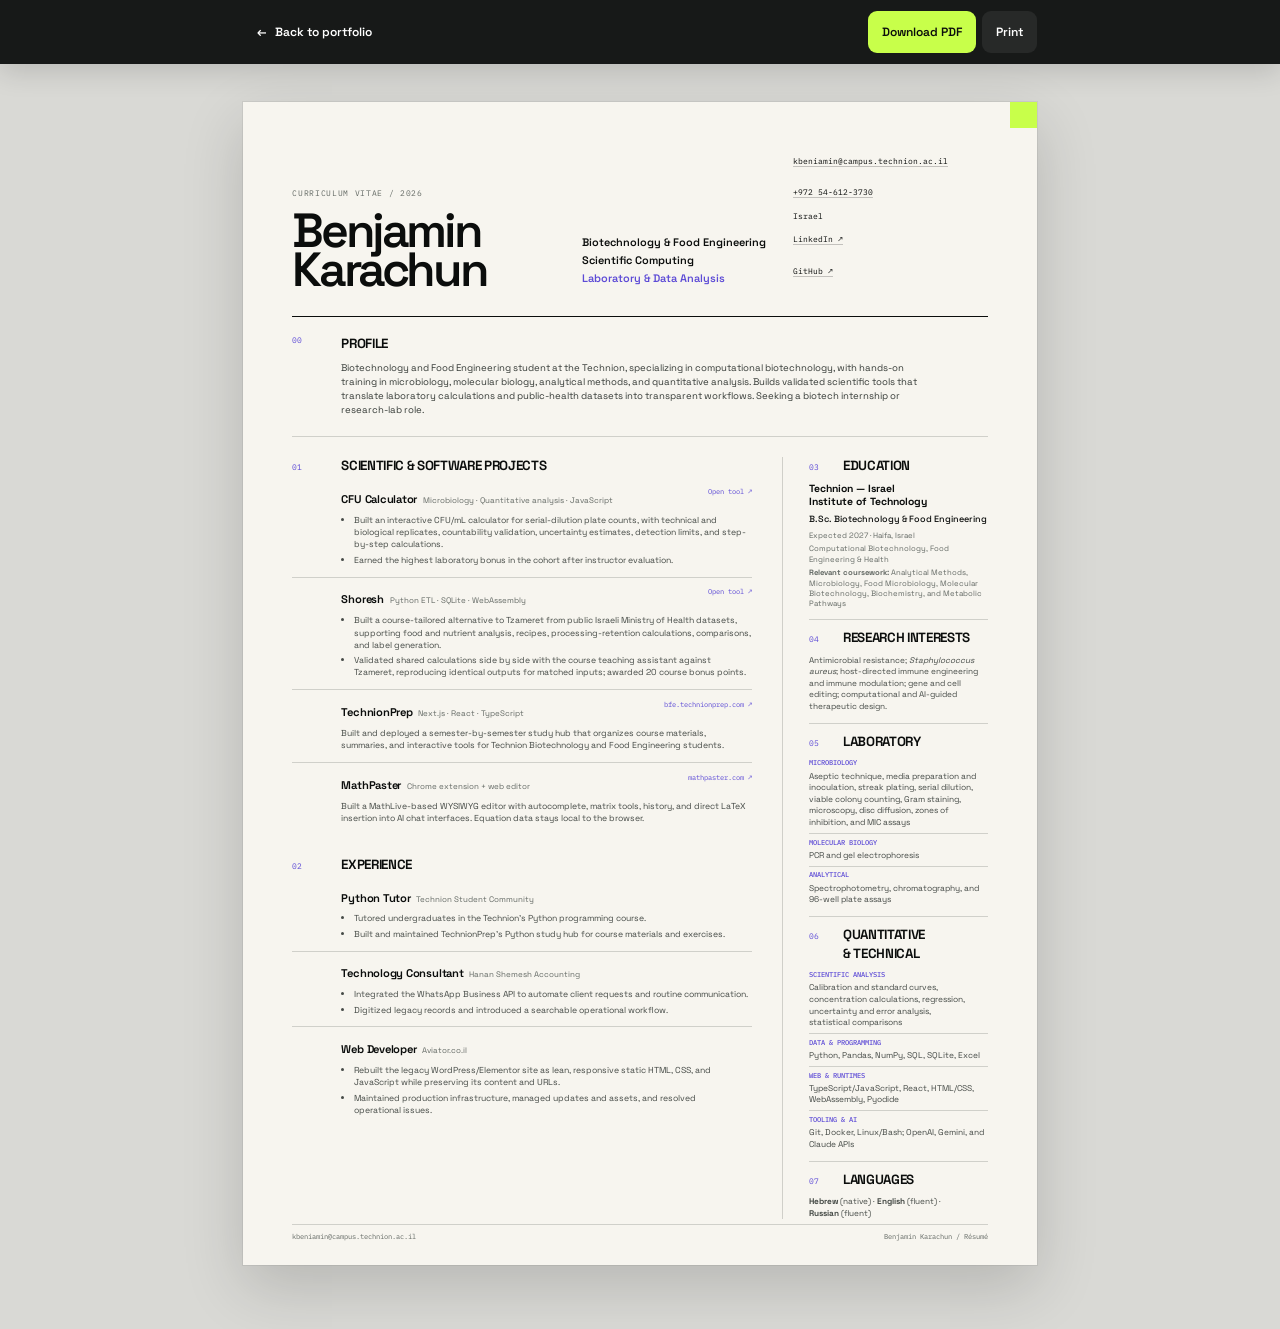
==== commit d474a092: "Revise resume content and structure; update profile, projects, and skills sections for clarity and r" ====
--- a/resume.html
+++ b/resume.html
@@ -3,7 +3,7 @@
   <head>
     <meta charset="UTF-8">
     <meta name="viewport" content="width=device-width, initial-scale=1.0">
-    <meta name="description" content="Résumé of Benjamin Karachun—biotechnology student and software developer building tools for science, education, and data workflows.">
+    <meta name="description" content="Résumé of Benjamin Karachun—Biotechnology and Food Engineering student building validated scientific tools for laboratory and data workflows.">
     <meta name="theme-color" content="#0b0d0c">
     <title>Résumé — Benjamin Karachun</title>
     <link rel="icon" href="assets/favicon.svg" type="image/svg+xml">
@@ -34,8 +34,8 @@
 
           <div class="resume-identity">
             <p>Biotechnology &amp; Food Engineering</p>
-            <p>Software Development</p>
-            <p>Applied AI</p>
+            <p>Scientific Computing</p>
+            <p>Laboratory &amp; Data Analysis</p>
           </div>
 
           <address>
@@ -52,16 +52,61 @@
           <div>
             <h2 id="profile-title">Profile</h2>
             <p>
-              Biotechnology and Food Engineering student at the Technion, specializing in computational biotechnology. Builds browser-based tools for scientific computing, education, and data workflows using Python, TypeScript/JavaScript, React, SQLite, and WebAssembly.
+              Biotechnology and Food Engineering student at the Technion, specializing in computational biotechnology, with hands-on training in microbiology, molecular biology, analytical methods, and quantitative analysis. Builds validated scientific tools that translate laboratory calculations and public-health datasets into transparent workflows. Seeking a biotech internship or research-lab role.
             </p>
           </div>
         </section>
 
         <div class="resume-content-grid">
           <div class="resume-main-column">
-            <section class="resume-section" aria-labelledby="experience-title">
+            <section class="resume-section projects-section" aria-labelledby="projects-title">
               <div class="section-title">
                 <span class="section-number">01</span>
+                <h2 id="projects-title">Scientific &amp; software projects</h2>
+              </div>
+
+              <article class="resume-entry project-entry">
+                <div class="entry-heading">
+                  <div><h3>CFU Calculator</h3><span>Microbiology · Quantitative analysis · JavaScript</span></div>
+                  <a href="https://beny-karachun.github.io/CFU-calculator/">Open tool ↗</a>
+                </div>
+                <ul>
+                  <li>Built an interactive CFU/mL calculator for serial-dilution plate counts, with technical and biological replicates, countability validation, uncertainty estimates, detection limits, and step-by-step calculations.</li>
+                  <li>Earned the highest laboratory bonus in the cohort after instructor evaluation.</li>
+                </ul>
+              </article>
+
+              <article class="resume-entry project-entry">
+                <div class="entry-heading">
+                  <div><h3>Shoresh</h3><span>Python ETL · SQLite · WebAssembly</span></div>
+                  <a href="https://beny-karachun.github.io/Shoresh/">Open tool ↗</a>
+                </div>
+                <ul>
+                  <li>Built a course-tailored alternative to Tzameret from public Israeli Ministry of Health datasets, supporting food and nutrient analysis, recipes, processing-retention calculations, comparisons, and label generation.</li>
+                  <li>Validated shared calculations side by side with the course teaching assistant against Tzameret, reproducing identical outputs for matched inputs; awarded 20 course bonus points.</li>
+                </ul>
+              </article>
+
+              <article class="resume-entry project-entry">
+                <div class="entry-heading">
+                  <div><h3>TechnionPrep</h3><span>Next.js · React · TypeScript</span></div>
+                  <a href="https://bfe.technionprep.com">bfe.technionprep.com ↗</a>
+                </div>
+                <p>Built and deployed a semester-by-semester study hub that organizes course materials, summaries, and interactive tools for Technion Biotechnology and Food Engineering students.</p>
+              </article>
+
+              <article class="resume-entry project-entry">
+                <div class="entry-heading">
+                  <div><h3>MathPaster</h3><span>Chrome extension + web editor</span></div>
+                  <a href="https://mathpaster.com">mathpaster.com ↗</a>
+                </div>
+                <p>Built a MathLive-based WYSIWYG editor with autocomplete, matrix tools, history, and direct LaTeX insertion into AI chat interfaces. Equation data stays local to the browser.</p>
+              </article>
+            </section>
+
+            <section class="resume-section experience-section" aria-labelledby="experience-title">
+              <div class="section-title">
+                <span class="section-number">02</span>
                 <h2 id="experience-title">Experience</h2>
               </div>
 
@@ -93,45 +138,6 @@
                   <li>Rebuilt the legacy WordPress/Elementor site as lean, responsive static HTML, CSS, and JavaScript while preserving its content and URLs.</li>
                   <li>Maintained production infrastructure, managed updates and assets, and resolved operational issues.</li>
                 </ul>
-              </article>
-            </section>
-
-            <section class="resume-section projects-section" aria-labelledby="projects-title">
-              <div class="section-title">
-                <span class="section-number">02</span>
-                <h2 id="projects-title">Selected projects</h2>
-              </div>
-
-              <article class="resume-entry project-entry">
-                <div class="entry-heading">
-                  <div><h3>MathPaster</h3><span>Chrome extension + web editor</span></div>
-                  <a href="https://mathpaster.com">mathpaster.com ↗</a>
-                </div>
-                <p>Built a MathLive-based WYSIWYG editor with autocomplete, matrix tools, history, and direct LaTeX insertion into AI chat interfaces. Equation data stays local to the browser.</p>
-              </article>
-
-              <article class="resume-entry project-entry">
-                <div class="entry-heading">
-                  <div><h3>TechnionPrep</h3><span>Next.js · React · TypeScript</span></div>
-                  <a href="https://bfe.technionprep.com">bfe.technionprep.com ↗</a>
-                </div>
-                <p>Built and deployed a semester-by-semester study hub that organizes course materials, summaries, and interactive tools for Technion Biotechnology and Food Engineering students.</p>
-              </article>
-
-              <article class="resume-entry project-entry">
-                <div class="entry-heading">
-                  <div><h3>Shoresh</h3><span>Python ETL · SQLite · WebAssembly</span></div>
-                  <a href="https://beny-karachun.github.io/Shoresh/">Open project ↗</a>
-                </div>
-                <p>Developed a Python ETL pipeline for Israeli Ministry of Health food data and a browser-based SQLite application for nutrition search, comparison, recipes, and label generation.</p>
-              </article>
-
-              <article class="resume-entry project-entry">
-                <div class="entry-heading">
-                  <div><h3>Python Code Tester</h3><span>Pyodide · Web Workers · JSZip</span></div>
-                  <a href="https://pythontester.technionprep.com/">Open project ↗</a>
-                </div>
-                <p>Built a private, in-browser homework tester that runs uploaded Python solutions against input/output cases locally, with bulk folder and ZIP import and structured result comparison.</p>
               </article>
             </section>
           </div>
@@ -147,42 +153,41 @@
                 <p>B.Sc. Biotechnology &amp; Food Engineering</p>
                 <small>Expected 2027 · Haifa, Israel</small>
                 <small>Computational Biotechnology, Food Engineering &amp; Health</small>
-              </div>
+                <small><strong>Relevant coursework:</strong> Analytical Methods, Microbiology, Food Microbiology, Molecular Biotechnology, Biochemistry, and Metabolic Pathways</small>
+              </div>
+            </section>
+
+            <section class="resume-section compact-section" aria-labelledby="research-title">
+              <div class="compact-title">
+                <span class="section-number">04</span>
+                <h2 id="research-title">Research interests</h2>
+              </div>
+              <p class="side-copy">Antimicrobial resistance; <i>Staphylococcus aureus</i>; host-directed immune engineering and immune modulation; gene and cell editing; computational and AI-guided therapeutic design.</p>
+            </section>
+
+            <section class="resume-section compact-section" aria-labelledby="lab-title">
+              <div class="compact-title">
+                <span class="section-number">05</span>
+                <h2 id="lab-title">Laboratory</h2>
+              </div>
+              <dl class="tool-list">
+                <div><dt>Microbiology</dt><dd>Aseptic technique, media preparation and inoculation, streak plating, serial dilution, viable colony counting, Gram staining, microscopy, disc diffusion, zones of inhibition, and MIC assays</dd></div>
+                <div><dt>Molecular biology</dt><dd>PCR and gel electrophoresis</dd></div>
+                <div><dt>Analytical</dt><dd>Spectrophotometry, chromatography, and 96-well plate assays</dd></div>
+              </dl>
             </section>
 
             <section class="resume-section compact-section" aria-labelledby="technical-title">
               <div class="compact-title">
-                <span class="section-number">04</span>
-                <h2 id="technical-title">Technical</h2>
+                <span class="section-number">06</span>
+                <h2 id="technical-title">Quantitative &amp; technical</h2>
               </div>
               <dl class="tool-list">
-                <div><dt>Languages</dt><dd>Python, TypeScript/JavaScript, SQL</dd></div>
-                <div><dt>Frontend</dt><dd>React, Next.js, HTML/CSS</dd></div>
-                <div><dt>Data &amp; runtimes</dt><dd>NumPy, Pandas, SQLite, WebAssembly, Pyodide</dd></div>
-                <div><dt>Platforms</dt><dd>Firebase, REST APIs, Chrome Extensions</dd></div>
-                <div><dt>Tooling</dt><dd>Git, Docker, Linux/Bash</dd></div>
+                <div><dt>Scientific analysis</dt><dd>Calibration and standard curves, concentration calculations, regression, uncertainty and error analysis, statistical comparisons</dd></div>
+                <div><dt>Data &amp; programming</dt><dd>Python, Pandas, NumPy, SQL, SQLite, Excel</dd></div>
+                <div><dt>Web &amp; runtimes</dt><dd>TypeScript/JavaScript, React, HTML/CSS, WebAssembly, Pyodide</dd></div>
+                <div><dt>Tooling &amp; AI</dt><dd>Git, Docker, Linux/Bash; OpenAI, Gemini, and Claude APIs</dd></div>
               </dl>
-            </section>
-
-            <section class="resume-section compact-section" aria-labelledby="ai-title">
-              <div class="compact-title">
-                <span class="section-number">05</span>
-                <h2 id="ai-title">Applied AI</h2>
-              </div>
-              <ul class="compact-list">
-                <li>OpenAI, Gemini, and Claude API integration</li>
-                <li>Structured JSON outputs and schema validation</li>
-                <li>Prompt and evaluation workflows</li>
-                <li>RTL/LTR and MathJax content pipelines</li>
-              </ul>
-            </section>
-
-            <section class="resume-section compact-section" aria-labelledby="lab-title">
-              <div class="compact-title">
-                <span class="section-number">06</span>
-                <h2 id="lab-title">Laboratory</h2>
-              </div>
-              <p class="side-copy">PCR, gel electrophoresis, aseptic technique, plate culture and counting, 96-well plate readers, and spectrophotometry.</p>
             </section>
 
             <section class="resume-section compact-section languages-section" aria-labelledby="languages-title">
@@ -190,11 +195,7 @@
                 <span class="section-number">07</span>
                 <h2 id="languages-title">Languages</h2>
               </div>
-              <dl class="language-list">
-                <div><dt>Hebrew</dt><dd>Native</dd></div>
-                <div><dt>English</dt><dd>Fluent</dd></div>
-                <div><dt>Russian</dt><dd>Fluent</dd></div>
-              </dl>
+              <p class="side-copy"><strong>Hebrew</strong> (native) · <strong>English</strong> (fluent) · <strong>Russian</strong> (fluent)</p>
             </section>
           </aside>
         </div>
--- a/resume.css
+++ b/resume.css
@@ -340,12 +340,16 @@
 }
 
 .projects-section {
+  margin-top: 0;
+}
+
+.experience-section {
   margin-top: 5.5mm;
 }
 
 .compact-section {
-  padding-bottom: 3.8mm;
-  margin-bottom: 3.8mm;
+  padding-bottom: 2.7mm;
+  margin-bottom: 2.7mm;
   box-shadow: 0 1px 0 var(--line);
 }
 
@@ -358,7 +362,7 @@
   display: grid;
   grid-template-columns: 7mm 1fr;
   align-items: baseline;
-  margin-bottom: 2.5mm;
+  margin-bottom: 1.8mm;
   gap: 2mm;
 }
 
@@ -387,7 +391,7 @@
 }
 
 .tool-list > div {
-  padding: 1.8mm 0;
+  padding: 1.2mm 0;
   box-shadow: 0 1px 0 var(--line);
 }
 
